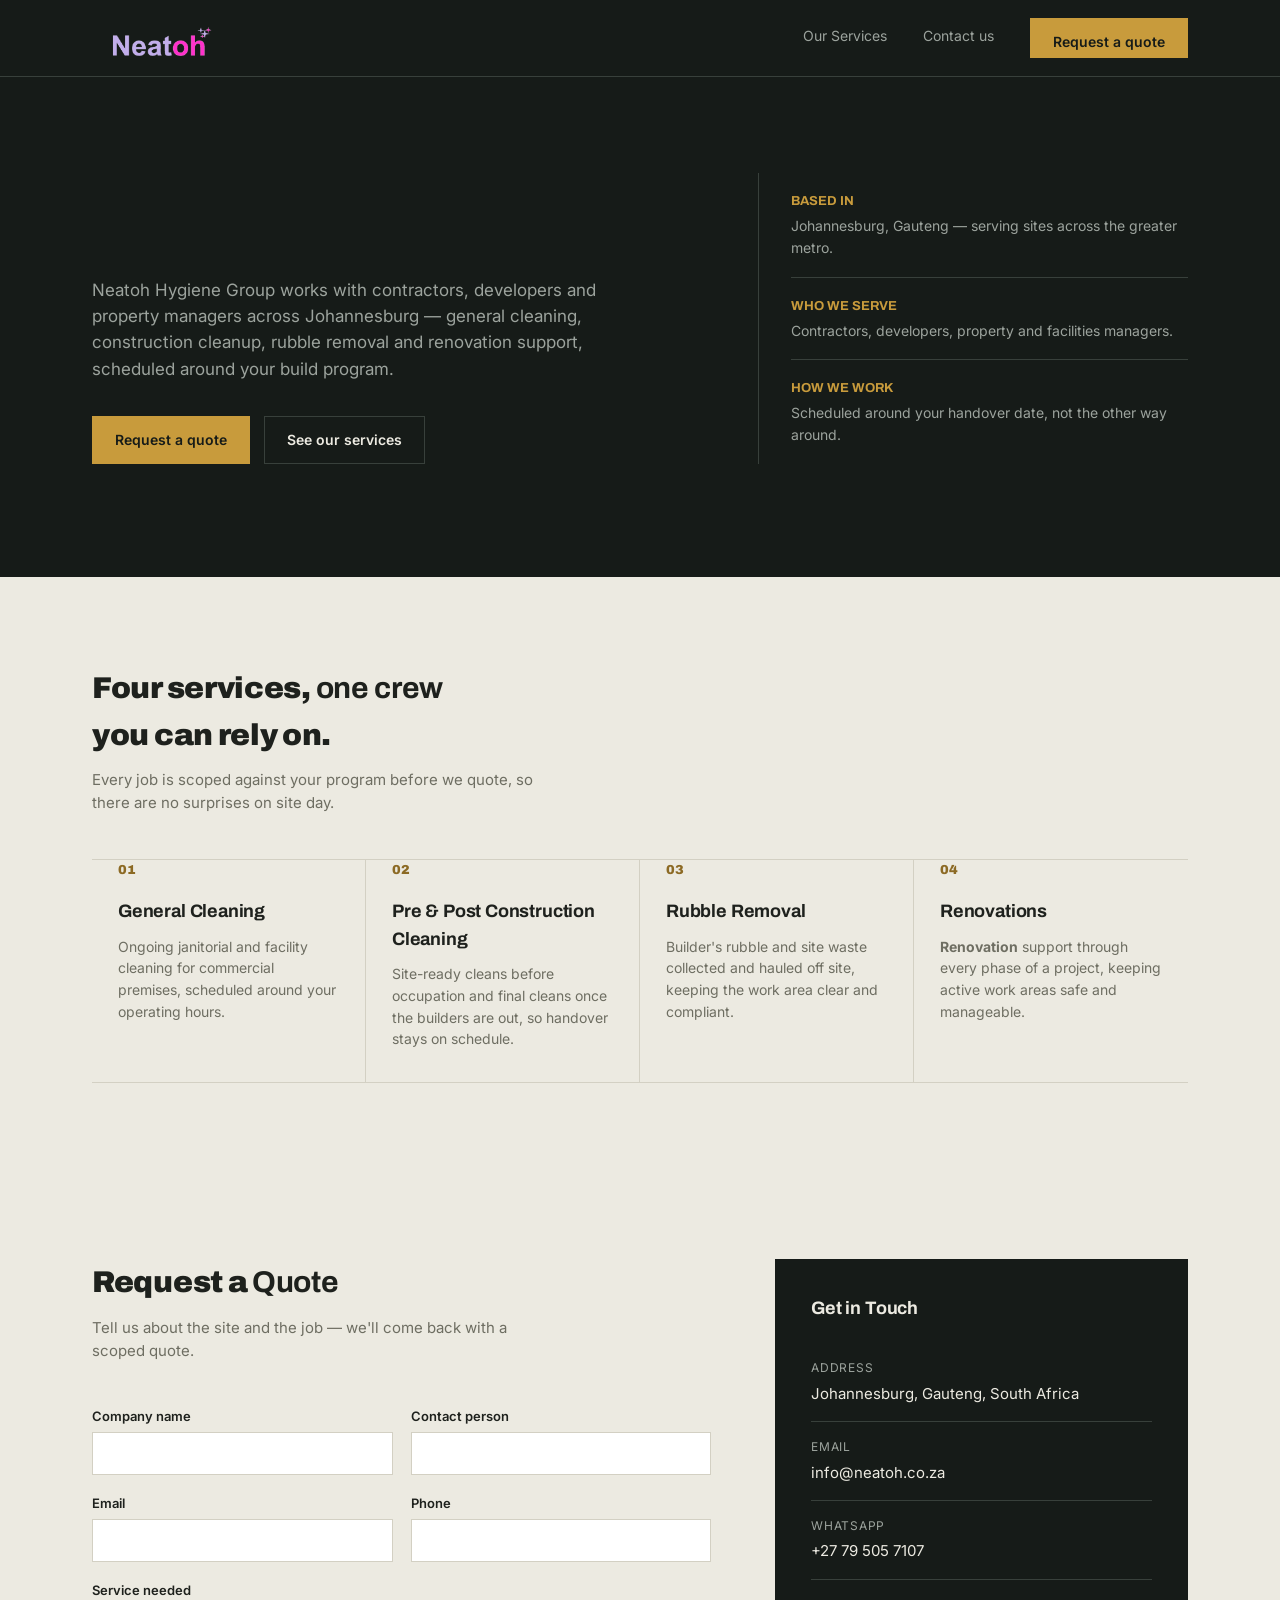
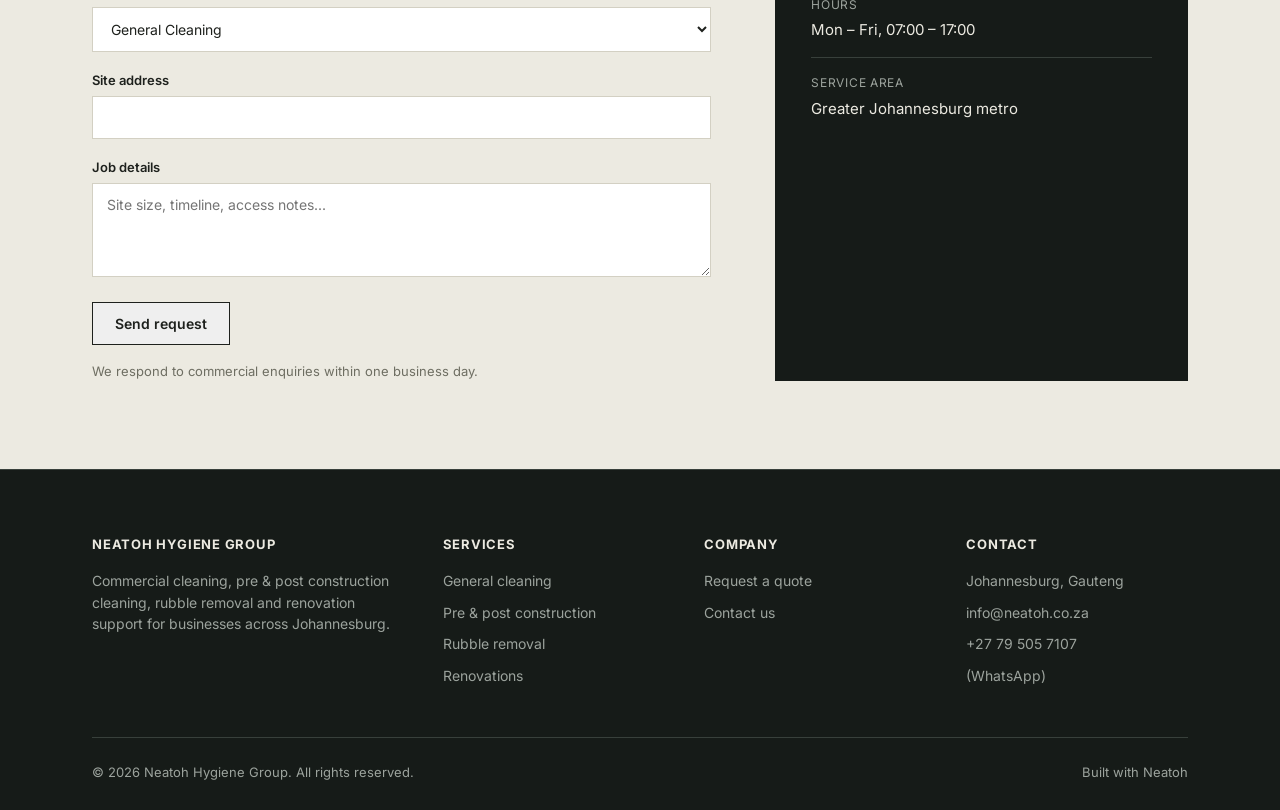
==== index.html @ 04a181a6 "Initial commit: Neatoh Hygiene Group website" ====
<!DOCTYPE html>
<html lang="en">
<head>
<meta charset="UTF-8">
<meta name="viewport" content="width=device-width, initial-scale=1.0">
<title>Neatoh Hygiene Group | Commercial Cleaning, Johannesburg</title>
<link rel="preconnect" href="https://fonts.googleapis.com">
<link rel="preconnect" href="https://fonts.gstatic.com" crossorigin>
<link href="https://fonts.googleapis.com/css2?family=Archivo:wght@500;700;900&family=Inter:wght@400;500;600&display=swap" rel="stylesheet">
<link rel="stylesheet" href="styles.css">
</head>
<body>

<header id="siteHeader">
  <nav class="wrap">
    <a href="#top" class="brand">
      <img src="images/logo.png.png" alt="Neatoh Hygiene Group">
    </a>
    <button class="navtoggle" id="navToggle" aria-label="Toggle menu">&#9776;</button>
    <div class="navlinks" id="navLinks">
      <a href="#services">Our Services</a>
      <a href="#contact">Contact us</a>
      <a href="#contact" class="btn btn-brass">Request a quote</a>
    </div>
  </nav>
</header>

<section class="hero" id="top">
  <div class="wrap hero-grid">
    <div>
      <p class="lead" data-reveal-stagger style="transition-delay:0.2s;">Neatoh Hygiene Group works with contractors, developers and property managers across Johannesburg — general cleaning, construction cleanup, rubble removal and renovation support, scheduled around your build program.</p>
      <div class="hero-actions" data-reveal-stagger style="transition-delay:0.35s;">
        <a href="#contact" class="btn btn-brass">Request a quote</a>
        <a href="#services" class="btn btn-outline-dark">See our services</a>
      </div>
    </div>
    <div class="hero-facts">
      <div class="fact">
        <span class="num">BASED IN</span>
        <p>Johannesburg, Gauteng — serving sites across the greater metro.</p>
      </div>
      <div class="fact">
        <span class="num">WHO WE SERVE</span>
        <p>Contractors, developers, property and facilities managers.</p>
      </div>
      <div class="fact">
        <span class="num">HOW WE WORK</span>
        <p>Scheduled around your handover date, not the other way around.</p>
      </div>
    </div>
  </div>
</section>

<section class="services" id="services">
  <div class="wrap">
    <div class="section-head" data-reveal>
      <h2>Four services, <strong>one crew</strong> you can rely on.</h2>
      <p>Every job is scoped against your program before we quote, so there are no surprises on site day.</p>
    </div>
    <div class="service-band">
      <div class="service" data-reveal>
        <span class="mark">01</span>
        <h3>General Cleaning</h3>
        <p>Ongoing janitorial and facility cleaning for commercial premises, scheduled around your operating hours.</p>
      </div>
      <div class="service" data-reveal style="transition-delay:0.1s;">
        <span class="mark">02</span>
        <h3>Pre & Post Construction Cleaning</h3>
        <p>Site-ready cleans before occupation and final cleans once the builders are out, so handover stays on schedule.</p>
      </div>
      <div class="service" data-reveal style="transition-delay:0.2s;">
        <span class="mark">03</span>
        <h3>Rubble Removal</h3>
        <p>Builder's rubble and site waste collected and hauled off site, keeping the work area clear and compliant.</p>
      </div>
      <div class="service" data-reveal style="transition-delay:0.3s;">
        <span class="mark">04</span>
        <h3>Renovations</h3>
        <p><strong>Renovation</strong> support through every phase of a project, keeping active work areas safe and manageable.</p>
      </div>
    </div>
  </div>
</section>

<section class="contact" id="contact">
  <div class="wrap contact-grid">
    <div>
      <div class="section-head" data-reveal>
        <h2>Request a <strong>Quote</strong></h2>
        <p>Tell us about the site and the job — we'll come back with a scoped quote.</p>
      </div>
      <form id="quoteForm">
        <div class="two-col">
          <div class="field">
            <label for="company">Company name</label>
            <input type="text" id="company" required>
          </div>
          <div class="field">
            <label for="contactPerson">Contact person</label>
            <input type="text" id="contactPerson" required>
          </div>
        </div>
        <div class="two-col">
          <div class="field">
            <label for="email">Email</label>
            <input type="email" id="email" required>
          </div>
          <div class="field">
            <label for="phone">Phone</label>
            <input type="tel" id="phone" required>
          </div>
        </div>
        <div class="field">
          <label for="service">Service needed</label>
          <select id="service">
            <option>General Cleaning</option>
            <option>Pre & Post Construction Cleaning</option>
            <option>Rubble Removal</option>
            <option>Renovations</option>
            <option>Not sure — advise me</option>
          </select>
        </div>
        <div class="field">
          <label for="address">Site address</label>
          <input type="text" id="address" required>
        </div>
        <div class="field">
          <label for="message">Job details</label>
          <textarea id="message" rows="4" placeholder="Site size, timeline, access notes..."></textarea>
        </div>
        <button type="submit" class="btn btn-outline-light">Send request</button>
        <div id="form-success">Thanks — your request has been noted. We'll be in touch shortly. (This form doesn't send anywhere yet — see the README for how to connect it.)</div>
        <p class="form-note">We respond to commercial enquiries within one business day.</p>
      </form>
    </div>
    <div class="info-panel">
      <h3>Get in Touch</h3>
      <div class="row"><div class="k">Address</div><div class="v">Johannesburg, Gauteng, South Africa</div></div>
      <div class="row"><div class="k">Email</div><div class="v"><a href="mailto:info@neatoh.co.za">info@neatoh.co.za</a></div></div>
      <div class="row"><div class="k">WhatsApp</div><div class="v"><a href="https://wa.me/27795057107">+27 79 505 7107</a></div></div>
      <div class="row"><div class="k">Hours</div><div class="v">Mon – Fri, 07:00 – 17:00</div></div>
      <div class="row"><div class="k">Service area</div><div class="v">Greater Johannesburg metro</div></div>
    </div>
  </div>
</section>

<footer>
  <div class="wrap">
    <div class="footer-grid">
      <div>
        <h5>Neatoh Hygiene Group</h5>
        <p style="max-width:36ch;color:var(--concrete-dark);">Commercial cleaning, pre &amp; post construction cleaning, rubble removal and renovation support for businesses across Johannesburg.</p>
      </div>
      <div>
        <h5>Services</h5>
        <a href="#services">General cleaning</a>
        <a href="#services">Pre &amp; post construction</a>
        <a href="#services">Rubble removal</a>
        <a href="#services">Renovations</a>
      </div>
      <div>
        <h5>Company</h5>
        <a href="#contact">Request a quote</a>
        <a href="#contact">Contact us</a>
      </div>
      <div>
        <h5>Contact</h5>
        <p>Johannesburg, Gauteng</p>
        <p><a href="mailto:info@neatoh.co.za">info@neatoh.co.za</a></p>
        <p><a href="https://wa.me/27795057107">+27 79 505 7107</a> (WhatsApp)</p>
      </div>
    </div>
    <div class="footer-bottom">
      <span>&copy; 2026 Neatoh Hygiene Group. All rights reserved.</span>
      <span>Built with Neatoh</span>
    </div>
  </div>
</footer>

<script src="script.js"></script>
</body>
</html>
---- styles.css ----
:root{
  --ink:#161B18;
  --ink-panel:#20261F;
  --slate:#2B332F;
  --paper:#ECEAE1;
  --paper-panel:#E1DED2;
  --charcoal:#1E211D;
  --concrete:#6E6E62;
  --concrete-dark:#9CA39D;
  --brass:#C89B3C;
  --brass-dark:#8C6A24;
  --magenta:#D64E8A;
  --line-dark:#38403B;
  --line-light:#D3D0C3;
}
*{box-sizing:border-box;margin:0;padding:0;}
html{scroll-behavior:smooth;}
body{
  font-family:'Inter',sans-serif;
  background:var(--paper);
  color:var(--charcoal);
  line-height:1.55;
  -webkit-font-smoothing:antialiased;
}
h1,h2,h3,.brand{
  font-family:'Archivo',sans-serif;
  letter-spacing:-0.01em;
}
a{color:inherit;text-decoration:none;}
.wrap{max-width:1160px;margin:0 auto;padding:0 32px;}
img{max-width:100%;display:block;}

/* MOTION SYSTEM */
[data-reveal]{opacity:0;transform:translateY(22px);transition:opacity 0.7s ease, transform 0.7s ease;}
[data-reveal].in-view{opacity:1;transform:translateY(0);}
[data-reveal-stagger]{opacity:0;transform:translateY(16px);transition:opacity 0.6s ease, transform 0.6s ease;}
[data-reveal-stagger].in-view{opacity:1;transform:translateY(0);}
@media(prefers-reduced-motion:reduce){
  [data-reveal],[data-reveal-stagger]{opacity:1;transform:none;transition:none;}
  .kenburns,.ph-shimmer{animation:none !important;}
}
@keyframes kenburns{
  0%{transform:scale(1.08) translate(0,0);}
  100%{transform:scale(1.18) translate(-1%,-1%);}
}
@keyframes shimmer{
  0%{background-position:-200% 0;}
  100%{background-position:200% 0;}
}
.photo-slot{
  position:relative;
  overflow:hidden;
  background:linear-gradient(115deg, var(--slate) 25%, #333d37 37%, var(--slate) 50%);
  background-size:200% 100%;
}
.photo-slot img{width:100%;height:100%;object-fit:cover;position:absolute;inset:0;}
.photo-slot .ph-shimmer{position:absolute;inset:0;animation:shimmer 3.2s linear infinite;background:inherit;background-size:200% 100%;}
.photo-slot .ph-label{
  position:absolute;inset:0;
  display:flex;align-items:flex-end;
  padding:16px;
  font-size:12px;color:var(--concrete-dark);
  background:linear-gradient(180deg, transparent 60%, rgba(0,0,0,0.35) 100%);
}
.photo-slot.light-slot{background:linear-gradient(115deg, var(--line-light) 25%, #ece9dd 37%, var(--line-light) 50%);}
.photo-slot.light-slot .ph-label{color:var(--concrete);background:linear-gradient(180deg, transparent 60%, rgba(0,0,0,0.06) 100%);}

/* NAV */
header{
  background:var(--ink);
  color:var(--paper);
  border-bottom:1px solid var(--line-dark);
  position:sticky;top:0;z-index:50;
  transition:height 0.25s ease;
}
nav.wrap{
  display:flex;align-items:center;justify-content:space-between;
  height:76px;
  transition:height 0.25s ease;
}
header.scrolled nav.wrap{height:60px;}
.brand{
  font-weight:700;font-size:16px;letter-spacing:0.02em;color:var(--paper);
  display:flex;flex-direction:column;align-items:center;justify-content:center;gap:6px;
}
.brand img{height:40px;width:auto;display:block;}
.brand span{color:var(--magenta);font-size:12px;font-weight:600;letter-spacing:0.08em;text-align:center;text-transform:uppercase;}
.navlinks a{position:relative;padding-bottom:4px;}
.navlinks a:not(.btn)::after{
  content:'';position:absolute;left:0;bottom:0;width:0;height:1px;background:var(--brass);
  transition:width 0.25s ease;
}
.navlinks a:not(.btn):hover::after{width:100%;}
.navlinks{display:flex;align-items:center;gap:36px;font-size:14px;color:var(--concrete-dark);}
.navlinks a:hover{color:var(--paper);}
.btn{
  display:inline-block;
  padding:12px 22px;
  font-family:'Inter',sans-serif;
  font-weight:600;
  font-size:14px;
  border:1px solid transparent;
  cursor:pointer;
  transition:background 0.15s ease, color 0.15s ease, border-color 0.15s ease;
}
.btn-brass{background:var(--brass);color:var(--ink);}
.btn-brass:hover{background:#DDAE49;}
.btn-outline-dark{border-color:var(--line-dark);color:var(--paper);}
.btn-outline-dark:hover{border-color:var(--brass);color:var(--brass);}
.btn-outline-light{border-color:var(--charcoal);color:var(--charcoal);}
.btn-outline-light:hover{background:var(--charcoal);color:var(--paper);}
.navtoggle{display:none;background:none;border:none;color:var(--paper);font-size:26px;cursor:pointer;}

/* HERO */
.hero{
  position:relative;
  background:var(--ink);
  color:var(--paper);
  min-height:500px;
  overflow:hidden;
  margin:0;
  padding:0;
}
.hero-grid{
  position:relative;
  z-index:2;
  display:grid;
  grid-template-columns:1.4fr 1fr;
  gap:64px;
  align-items:end;
  padding:96px 32px 64px;
  height:100%;
}
.hero-photo{
  position:absolute;
  top:0;
  right:0;
  width:45%;
  height:100%;
  overflow:hidden;
  z-index:1;
}
.hero-photo img{
  width:100%;height:100%;object-fit:cover;
  animation:kenburns 16s ease-in-out infinite alternate;
}
.hero h1{
  font-size:32px;
  font-weight:400;
  line-height:1.4;
  max-width:40ch;
  margin-bottom:22px;
  position:relative;
  z-index:3;
}
.hero p.lead{
  font-size:17px;
  color:var(--concrete-dark);
  max-width:46ch;
  margin-bottom:34px;
  position:relative;
  z-index:3;
}
.hero-actions{display:flex;gap:14px;flex-wrap:wrap;position:relative;z-index:3;}
.hero-facts{
  border-left:1px solid var(--line-dark);
  padding-left:32px;
  position:relative;
  z-index:3;
}
.hero-facts .fact{padding:18px 0;border-bottom:1px solid var(--line-dark);}
.hero-facts .fact:last-child{border-bottom:none;}
.hero-facts .fact .num{color:var(--brass);font-family:'Archivo';font-weight:700;font-size:13px;display:block;margin-bottom:4px;}
.hero-facts .fact p{font-size:14px;color:var(--concrete-dark);}

/* SECTION LABEL */
.section-head{margin-bottom:44px;}
.section-head h2{font-size:30px;font-weight:900;max-width:20ch;}
.section-head p{font-size:15px;color:var(--concrete);max-width:52ch;margin-top:10px;}
.on-dark .section-head p{color:var(--concrete-dark);}

/* SERVICES */
.services{background:var(--paper);padding:88px 0;}
.service-band{
  display:grid;
  grid-template-columns:repeat(4,1fr);
  border-top:1px solid var(--line-light);
  border-bottom:1px solid var(--line-light);
}
.service{
  padding:0 26px 32px;
  border-right:1px solid var(--line-light);
}
.service:last-child{border-right:none;}
.service .service-photo{height:150px;margin:0 -26px 24px;overflow:hidden;}
.service .service-photo img{width:100%;height:100%;object-fit:cover;transition:transform 0.5s ease;}
.service:hover .service-photo img{transform:scale(1.04);}
.service .mark{
  font-family:'Archivo';font-weight:900;font-size:13px;color:var(--brass-dark);
  margin-bottom:18px;display:block;
}
.service h3{font-size:18px;font-weight:700;margin-bottom:10px;}
.service p{font-size:14px;color:var(--concrete);}

/* WHY */
.why{background:var(--paper-panel);padding:88px 0;border-top:1px solid var(--line-light);border-bottom:1px solid var(--line-light);}
.why-grid{display:grid;grid-template-columns:1fr 1fr;gap:0;border-top:1px solid var(--line-light);}
.why-item{
  display:flex;gap:18px;
  padding:26px 0;
  border-bottom:1px solid var(--line-light);
}
.why-item:nth-child(odd){padding-right:40px;border-right:1px solid var(--line-light);}
.why-item:nth-child(even){padding-left:40px;}
.why-item .dot{width:8px;height:8px;background:var(--brass);flex:none;margin-top:8px;}
.why-item h4{font-size:15px;font-weight:600;margin-bottom:4px;}
.why-item p{font-size:14px;color:var(--concrete);}

/* PROCESS */
.process{background:var(--ink);color:var(--paper);padding:88px 0;}
.process-grid{position:relative;display:grid;grid-template-columns:repeat(4,1fr);gap:0;border-top:1px solid var(--line-dark);}
.process-grid::before{
  content:'';position:absolute;top:-1px;left:0;height:2px;width:0;background:var(--brass);
  transition:width 1.4s ease;
}
.process-grid.in-view::before{width:100%;}
.step{padding:30px 24px 0 0;border-right:1px solid var(--line-dark);}
.step:last-child{border-right:none;padding-right:0;}
.step .stepnum{font-family:'Archivo';font-weight:900;font-size:34px;color:var(--brass);display:block;margin-bottom:14px;}
.step h4{font-size:16px;font-weight:700;margin-bottom:8px;}
.step p{font-size:14px;color:var(--concrete-dark);}

/* CONTACT */
.contact{background:var(--paper);padding:88px 0;}
.contact-grid{display:grid;grid-template-columns:1.2fr 0.8fr;gap:64px;}
.field{margin-bottom:18px;}
.field label{display:block;font-size:13px;font-weight:600;margin-bottom:6px;color:var(--charcoal);}
.field input,.field select,.field textarea{
  width:100%;
  padding:12px 14px;
  font-family:'Inter';
  font-size:14px;
  border:1px solid var(--line-light);
  background:#fff;
  color:var(--charcoal);
}
.field input:focus,.field select:focus,.field textarea:focus{outline:2px solid var(--brass);outline-offset:1px;}
.two-col{display:grid;grid-template-columns:1fr 1fr;gap:18px;}
.form-note{font-size:13px;color:var(--concrete);margin-top:16px;}
.info-panel{background:var(--ink);color:var(--paper);padding:36px;}
.info-panel h3{font-size:18px;font-weight:700;margin-bottom:20px;}
.info-panel .row{padding:16px 0;border-bottom:1px solid var(--line-dark);}
.info-panel .row:last-child{border-bottom:none;}
.info-panel .row .k{font-size:12px;text-transform:uppercase;letter-spacing:0.06em;color:var(--concrete-dark);margin-bottom:4px;}
.info-panel .row .v{font-size:15px;}
#form-success{display:none;background:var(--paper-panel);border:1px solid var(--line-light);padding:18px 20px;font-size:14px;margin-top:8px;}

/* FOOTER */
footer{background:var(--ink);color:var(--concrete-dark);padding:64px 0 28px;border-top:1px solid var(--line-dark);}
.footer-grid{display:grid;grid-template-columns:1.4fr 1fr 1fr 1fr;gap:40px;padding-bottom:40px;border-bottom:1px solid var(--line-dark);}
.footer-grid h5{color:var(--paper);font-size:13px;text-transform:uppercase;letter-spacing:0.06em;margin-bottom:16px;}
.footer-grid p, .footer-grid a{font-size:14px;display:block;margin-bottom:10px;}
.footer-grid a:hover{color:var(--brass);}
.footer-bottom{padding-top:24px;font-size:13px;display:flex;justify-content:space-between;flex-wrap:wrap;gap:10px;}

@media(max-width:860px){
  .navlinks{position:fixed;top:76px;left:0;right:0;background:var(--ink);flex-direction:column;align-items:flex-start;padding:20px 32px;gap:18px;border-bottom:1px solid var(--line-dark);display:none;}
  .navlinks.open{display:flex;}
  .navtoggle{display:block;}
  .hero-grid,.why-grid,.contact-grid,.footer-grid{grid-template-columns:1fr;}
  .hero-photo{position:relative;width:100%;height:200px;margin-top:20px;}
  .service-band,.process-grid{grid-template-columns:1fr 1fr;}
  .service{border-bottom:1px solid var(--line-light);}
  .step{border-bottom:1px solid var(--line-dark);padding-bottom:24px;margin-bottom:6px;}
  .hero-facts{border-left:none;padding-left:0;border-top:1px solid var(--line-dark);padding-top:20px;}
  .why-item:nth-child(odd),.why-item:nth-child(even){padding:26px 0;border:none;border-bottom:1px solid var(--line-light);}
  .hero h1{font-size:34px;}
  .two-col{grid-template-columns:1fr;}
}
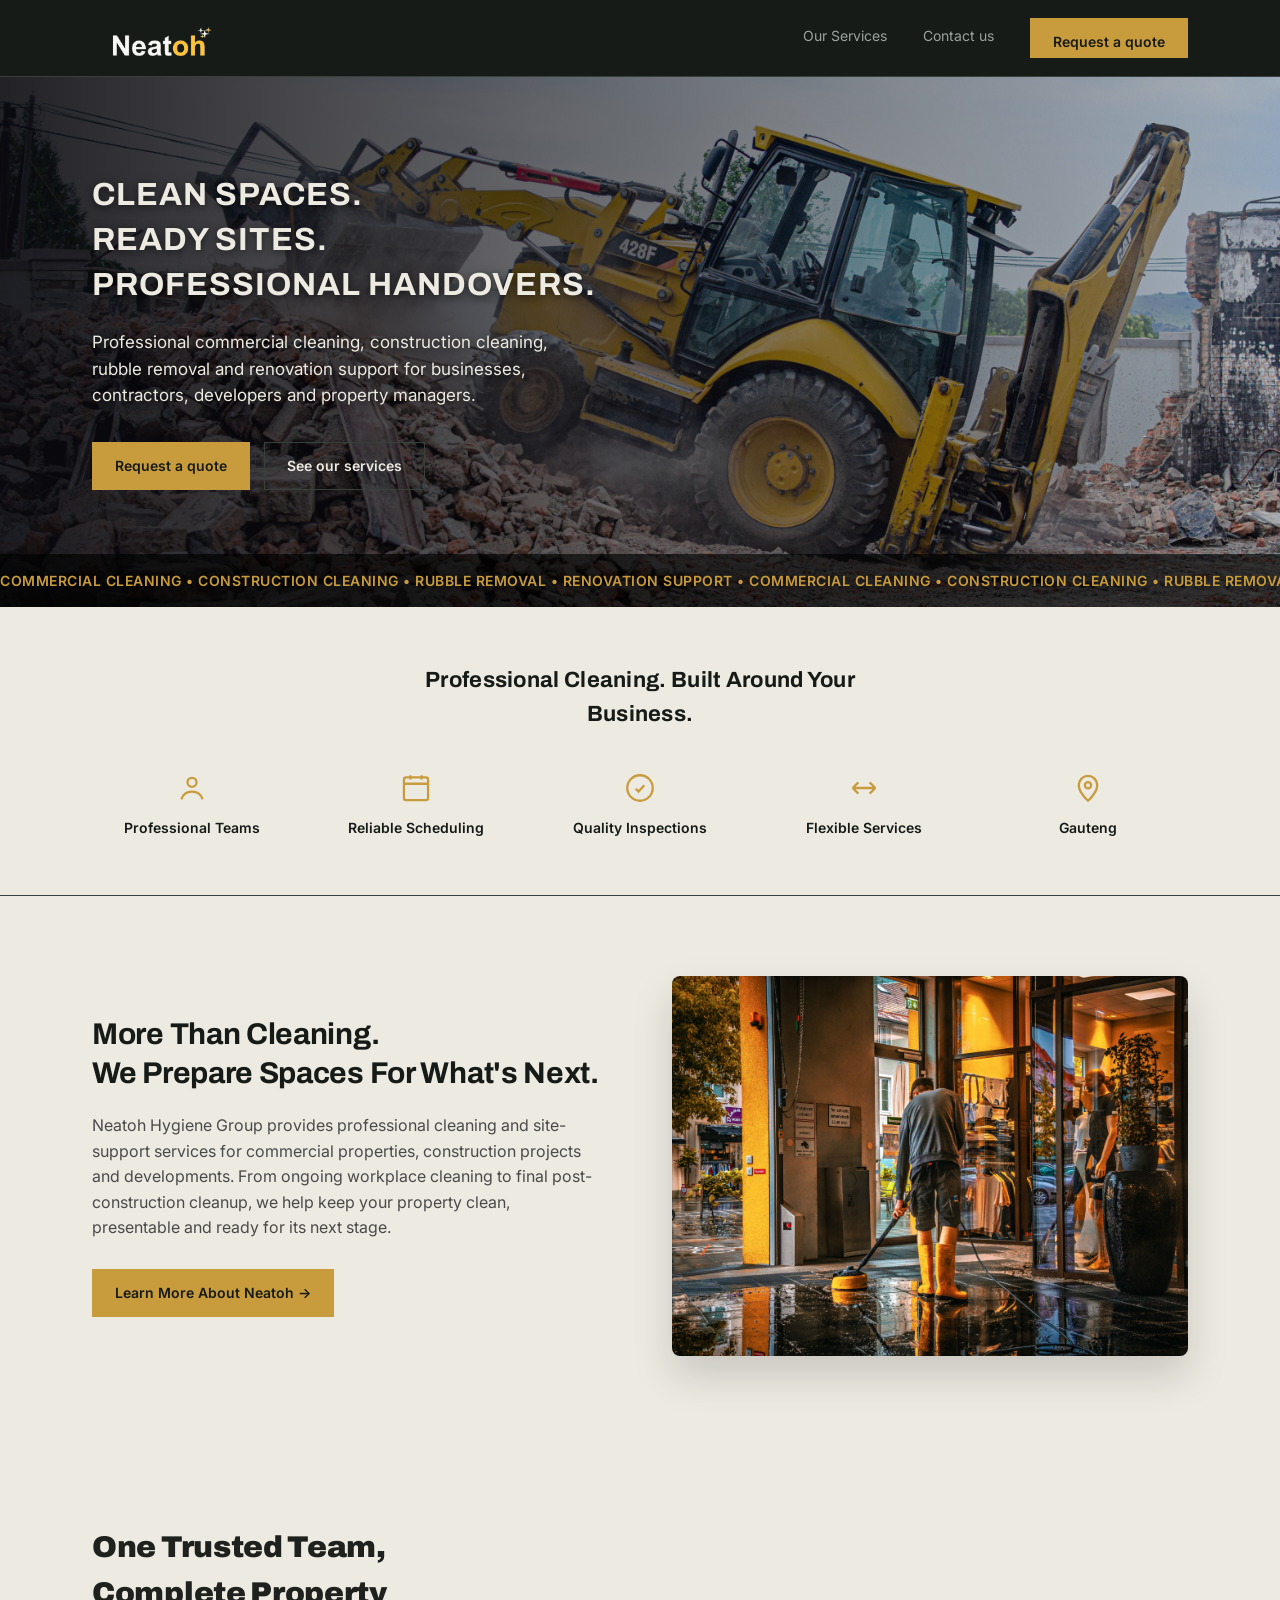
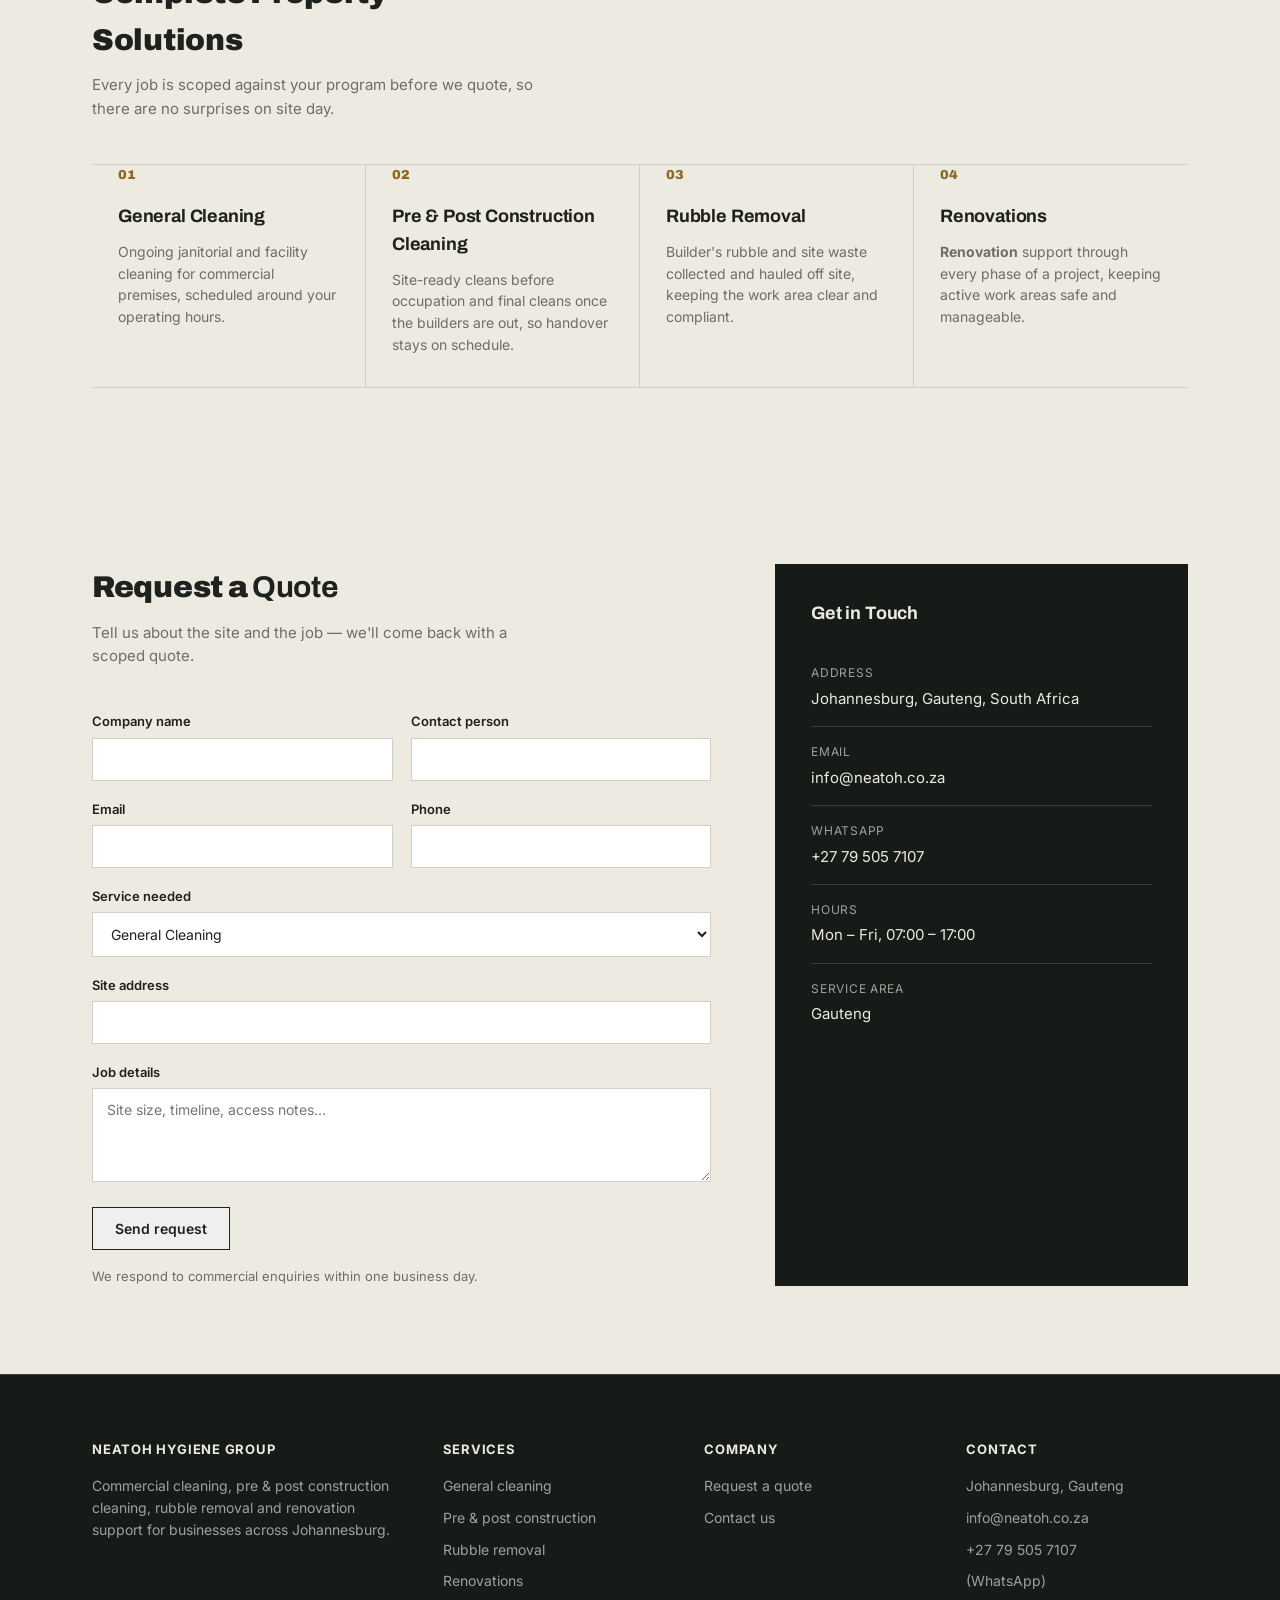
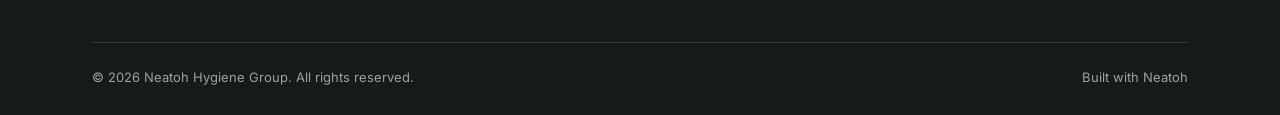
==== commit d2194c3a: "Hero redesign, trust strip, about section, quote form with Formspree" ====
--- a/index.html
+++ b/index.html
@@ -28,33 +28,68 @@
 <section class="hero" id="top">
   <div class="wrap hero-grid">
     <div>
-      <p class="lead" data-reveal-stagger style="transition-delay:0.2s;">Neatoh Hygiene Group works with contractors, developers and property managers across Johannesburg — general cleaning, construction cleanup, rubble removal and renovation support, scheduled around your build program.</p>
+      <h1 data-reveal-stagger>CLEAN SPACES.<br>READY SITES.<br>PROFESSIONAL HANDOVERS.</h1>
+      <p class="lead" data-reveal-stagger style="transition-delay:0.2s;">Professional commercial cleaning, construction cleaning, rubble removal and renovation support for businesses, contractors, developers and property managers.</p>
       <div class="hero-actions" data-reveal-stagger style="transition-delay:0.35s;">
         <a href="#contact" class="btn btn-brass">Request a quote</a>
         <a href="#services" class="btn btn-outline-dark">See our services</a>
       </div>
     </div>
-    <div class="hero-facts">
-      <div class="fact">
-        <span class="num">BASED IN</span>
-        <p>Johannesburg, Gauteng — serving sites across the greater metro.</p>
-      </div>
-      <div class="fact">
-        <span class="num">WHO WE SERVE</span>
-        <p>Contractors, developers, property and facilities managers.</p>
-      </div>
-      <div class="fact">
-        <span class="num">HOW WE WORK</span>
-        <p>Scheduled around your handover date, not the other way around.</p>
-      </div>
-    </div>
-  </div>
-</section>
-
+  </div>
+
+  <div class="hero-photo">
+    <img src="images/hero.jpeg" alt="Neatoh construction cleaning crew at work">
+  </div>
+
+<div class="hero-tags">
+  <div class="hero-tags-track">
+    <p>Commercial Cleaning • Construction Cleaning • Rubble Removal • Renovation Support • Commercial Cleaning • Construction Cleaning • Rubble Removal • Renovation Support</p>
+  </div>
+</div>
+</section>
+<section class="trust-strip">
+  <div class="wrap">
+    <h2 class="trust-heading">Professional Cleaning. Built Around Your Business.</h2>
+    <div class="trust-grid">
+      <div class="trust-item">
+        <svg viewBox="0 0 24 24" fill="none" stroke="currentColor" stroke-width="1.6"><circle cx="12" cy="8" r="3.2"/><path d="M4.5 20c1-3.5 4-5.5 7.5-5.5s6.5 2 7.5 5.5"/></svg>
+        <p>Professional Teams</p>
+      </div>
+      <div class="trust-item">
+        <svg viewBox="0 0 24 24" fill="none" stroke="currentColor" stroke-width="1.6"><rect x="3.5" y="4.5" width="17" height="16" rx="1.5"/><path d="M3.5 9h17M8 3v3M16 3v3"/></svg>
+        <p>Reliable Scheduling</p>
+      </div>
+      <div class="trust-item">
+        <svg viewBox="0 0 24 24" fill="none" stroke="currentColor" stroke-width="1.6"><path d="M9 12.5l2 2 4-4.5"/><circle cx="12" cy="12" r="9"/></svg>
+        <p>Quality Inspections</p>
+      </div>
+      <div class="trust-item">
+        <svg viewBox="0 0 24 24" fill="none" stroke="currentColor" stroke-width="1.6"><path d="M4 12h16M4 12l4-4M4 12l4 4M20 12l-4-4M20 12l-4 4"/></svg>
+        <p>Flexible Services</p>
+      </div>
+      <div class="trust-item">
+        <svg viewBox="0 0 24 24" fill="none" stroke="currentColor" stroke-width="1.6"><path d="M12 21s-6.5-5.8-6.5-11A6.5 6.5 0 0112 3.5 6.5 6.5 0 0118.5 10c0 5.2-6.5 11-6.5 11z"/><circle cx="12" cy="10" r="2.2"/></svg>
+        <p>Gauteng</p>
+      </div>
+    </div>
+  </div>
+</section>
+<section class="about-split">
+  <div class="wrap about-grid">
+    <div class="about-content">
+      <h2>More Than Cleaning.<br>We Prepare Spaces For What's Next.</h2>
+      <p>Neatoh Hygiene Group provides professional cleaning and site-support services for commercial properties, construction projects and developments. From ongoing workplace cleaning to final post-construction cleanup, we help keep your property clean, presentable and ready for its next stage.</p>
+      <a href="#" class="btn btn-brass">Learn More About Neatoh →</a>
+    </div>
+    <div class="about-image">
+      <img src="images/prepare.jpeg" alt="Neatoh team preparing a site">
+    </div>
+  </div>
+</section>
 <section class="services" id="services">
   <div class="wrap">
     <div class="section-head" data-reveal>
-      <h2>Four services, <strong>one crew</strong> you can rely on.</h2>
+      <h2>One Trusted Team, Complete Property Solutions</h2>
       <p>Every job is scoped against your program before we quote, so there are no surprises on site day.</p>
     </div>
     <div class="service-band">
@@ -89,25 +124,25 @@
         <h2>Request a <strong>Quote</strong></h2>
         <p>Tell us about the site and the job — we'll come back with a scoped quote.</p>
       </div>
-      <form id="quoteForm">
+      <form id="quoteForm" action="https://formspree.io/f/xyeypwqe" method="POST">
         <div class="two-col">
           <div class="field">
             <label for="company">Company name</label>
-            <input type="text" id="company" required>
+            <input type="text" id="company" name="company" required>
           </div>
           <div class="field">
             <label for="contactPerson">Contact person</label>
-            <input type="text" id="contactPerson" required>
+            <input type="text" id="contactPerson" name="contactPerson" required>
           </div>
         </div>
         <div class="two-col">
           <div class="field">
             <label for="email">Email</label>
-            <input type="email" id="email" required>
+            <input type="email" id="email" name="email" required>
           </div>
           <div class="field">
             <label for="phone">Phone</label>
-            <input type="tel" id="phone" required>
+            <input type="tel" id="phone" name="phone" required>
           </div>
         </div>
         <div class="field">
@@ -129,7 +164,7 @@
           <textarea id="message" rows="4" placeholder="Site size, timeline, access notes..."></textarea>
         </div>
         <button type="submit" class="btn btn-outline-light">Send request</button>
-        <div id="form-success">Thanks — your request has been noted. We'll be in touch shortly. (This form doesn't send anywhere yet — see the README for how to connect it.)</div>
+        <div id="form-success">Thanks — your request has been noted. We'll be in touch shortly.</div>
         <p class="form-note">We respond to commercial enquiries within one business day.</p>
       </form>
     </div>
@@ -139,7 +174,7 @@
       <div class="row"><div class="k">Email</div><div class="v"><a href="mailto:info@neatoh.co.za">info@neatoh.co.za</a></div></div>
       <div class="row"><div class="k">WhatsApp</div><div class="v"><a href="https://wa.me/27795057107">+27 79 505 7107</a></div></div>
       <div class="row"><div class="k">Hours</div><div class="v">Mon – Fri, 07:00 – 17:00</div></div>
-      <div class="row"><div class="k">Service area</div><div class="v">Greater Johannesburg metro</div></div>
+      <div class="row"><div class="k">Service area</div><div class="v">Gauteng</div></div>
     </div>
   </div>
 </section>
--- a/styles.css
+++ b/styles.css
@@ -135,43 +135,176 @@
   position:absolute;
   top:0;
   right:0;
-  width:45%;
+  width:100%;
   height:100%;
   overflow:hidden;
   z-index:1;
 }
+.hero-photo::after{
+  content:"";
+  position:absolute;
+  top:0; left:0; right:0; bottom:0;
+  background: linear-gradient(90deg, rgba(10,10,15,0.9) 0%, rgba(10,10,15,0.6) 45%, rgba(10,10,15,0.25) 100%);
+  z-index:2;
+}
 .hero-photo img{
   width:100%;height:100%;object-fit:cover;
   animation:kenburns 16s ease-in-out infinite alternate;
 }
 .hero h1{
   font-size:32px;
-  font-weight:400;
+  font-weight:700;
+  text-transform:uppercase;
+  letter-spacing:1px;
   line-height:1.4;
   max-width:40ch;
   margin-bottom:22px;
   position:relative;
   z-index:3;
+  text-shadow: 0 2px 8px rgba(0,0,0,0.6);
 }
 .hero p.lead{
   font-size:17px;
-  color:var(--concrete-dark);
+  font-weight:400;
+  text-transform:none;
+  letter-spacing:normal;
+  color:var(--paper);
   max-width:46ch;
   margin-bottom:34px;
   position:relative;
   z-index:3;
+  text-shadow: 0 2px 8px rgba(0,0,0,0.6);
 }
 .hero-actions{display:flex;gap:14px;flex-wrap:wrap;position:relative;z-index:3;}
-.hero-facts{
-  border-left:1px solid var(--line-dark);
-  padding-left:32px;
+.hero-tags{
   position:relative;
   z-index:3;
-}
-.hero-facts .fact{padding:18px 0;border-bottom:1px solid var(--line-dark);}
-.hero-facts .fact:last-child{border-bottom:none;}
-.hero-facts .fact .num{color:var(--brass);font-family:'Archivo';font-weight:700;font-size:13px;display:block;margin-bottom:4px;}
-.hero-facts .fact p{font-size:14px;color:var(--concrete-dark);}
+  padding:14px 0;
+  background:rgba(0,0,0,0.65);
+  overflow:hidden;
+  white-space:nowrap;
+}
+
+.hero-tags-track{
+  display:inline-block;
+  animation: scrollTags 22s linear infinite;
+}
+
+.hero-tags p{
+  display:inline-block;
+  margin:0;
+  font-size:14px;
+  font-weight:600;
+  letter-spacing:0.5px;
+  text-transform:uppercase;
+  color:var(--brass);
+  text-shadow: 0 1px 4px rgba(0,0,0,0.5);
+}
+.trust-strip{
+  padding:56px 0;
+  background:var(--paper);
+  border-bottom:1px solid var(--line-dark);
+}
+
+.trust-heading{
+  text-align:center;
+  font-size:22px;
+  font-weight:700;
+  letter-spacing:0.3px;
+  color:var(--ink);
+  max-width:36ch;
+  margin:0 auto 40px;
+}
+
+.trust-grid{
+  display:grid;
+  grid-template-columns:repeat(5, 1fr);
+  gap:24px;
+  text-align:center;
+}
+
+.trust-item{
+  display:flex;
+  flex-direction:column;
+  align-items:center;
+  gap:12px;
+}
+
+.trust-item svg{
+  width:34px;
+  height:34px;
+  color:var(--brass);
+}
+
+.trust-item p{
+  margin:0;
+  font-size:14px;
+  font-weight:600;
+  color:var(--ink);
+}
+
+@media (max-width:800px){
+  .trust-grid{
+    grid-template-columns:repeat(2, 1fr);
+  }
+}
+.about-split{
+  padding:80px 0;
+  background:var(--paper);
+}
+
+.about-grid{
+  display:grid;
+  grid-template-columns:1fr 1fr;
+  gap:64px;
+  align-items:center;
+}
+
+.about-content h2{
+  font-size:30px;
+  font-weight:700;
+  line-height:1.3;
+  color:var(--ink);
+  margin-bottom:20px;
+}
+
+.about-content p{
+  font-size:16px;
+  line-height:1.6;
+  color:#4a4a4a;
+  margin-bottom:28px;
+  max-width:50ch;
+  text-align:justiy
+}
+
+.about-image{
+  border-radius:8px;
+  overflow:hidden;
+  box-shadow: 0 20px 40px rgba(0,0,0,0.15);
+}
+
+.about-image img{
+  width:100%;
+  height:100%;
+  min-height:380px;
+  object-fit:cover;
+  display:block;
+  filter: saturate(0.95) contrast(1.02);
+}
+
+@media (max-width:800px){
+  .about-grid{
+    grid-template-columns:1fr;
+    gap:32px;
+  }
+  .about-content h2{
+    font-size:24px;
+  }
+}
+@keyframes scrollTags{
+  0%{ transform:translateX(0); }
+  100%{ transform:translateX(-50%); }
+}
 
 /* SECTION LABEL */
 .section-head{margin-bottom:44px;}
